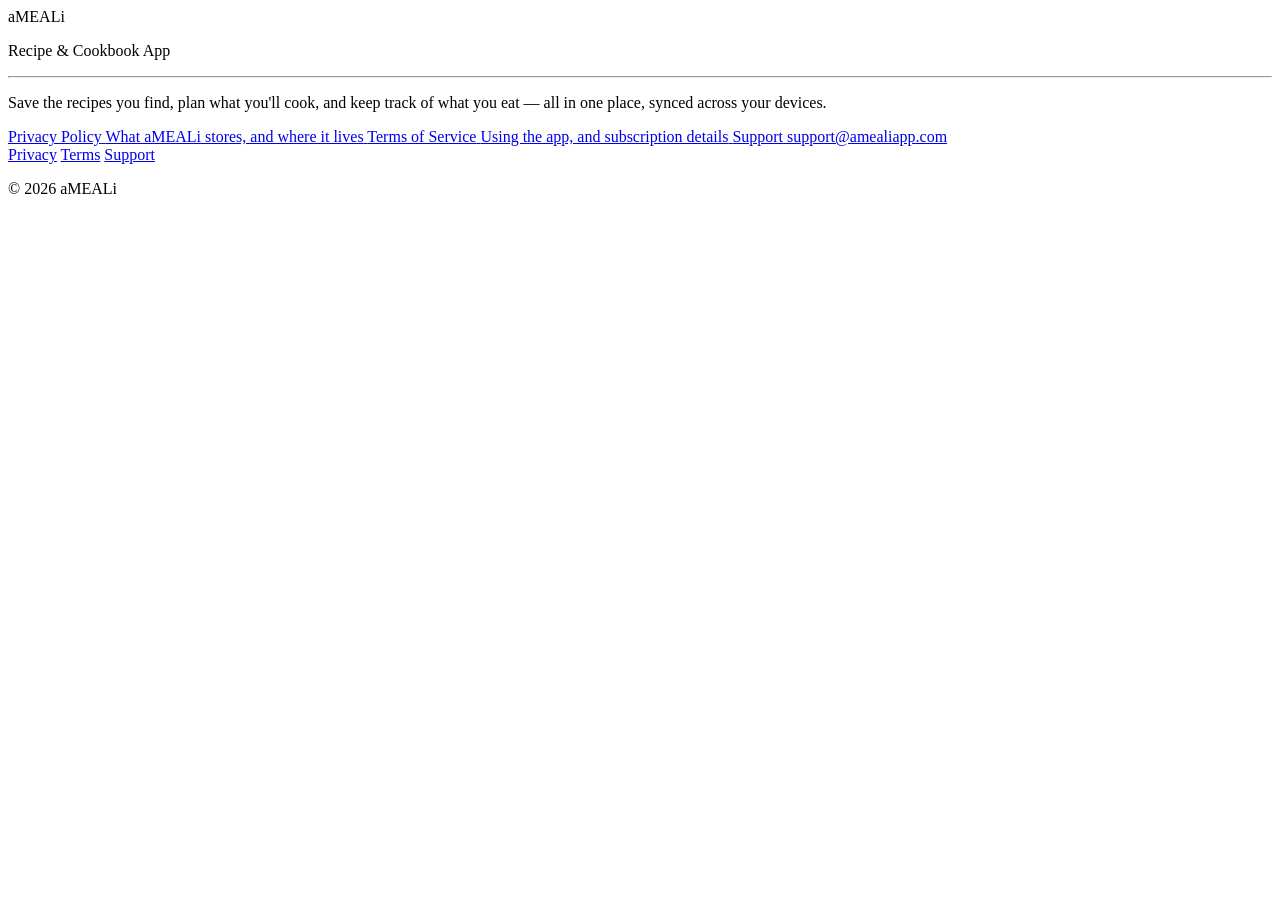
==== index.html @ 42199dca "Change support email address to studio.dg.apps@gmail.com Updated support email address in the contac" ====
<!DOCTYPE html>
<html lang="en">
<head>
<meta charset="utf-8">
<meta name="viewport" content="width=device-width, initial-scale=1">
<title>aMEALi — Recipe &amp; Cookbook App</title>
<meta name="description" content="aMEALi saves the recipes you find, plans what you'll cook, and tracks what you eat.">
<link rel="stylesheet" href="style.css">
</head>
<body>

<header class="masthead">
  <div class="wrap">
    <span class="wordmark"><span class="ai">a</span>MEAL<span class="ai">i</span></span>
    <p class="tagline">Recipe &amp; Cookbook App</p>
    <hr class="rule">
  </div>
</header>

<main class="wrap">
  <p class="lede">
    Save the recipes you find, plan what you'll cook, and keep track of what you eat —
    all in one place, synced across your devices.
  </p>

  <nav class="links" aria-label="Site">
    <a class="link-card" href="privacy.html">
      <span class="label">Privacy Policy</span>
      <span class="desc">What aMEALi stores, and where it lives</span>
    </a>
    <a class="link-card" href="terms.html">
      <span class="label">Terms of Service</span>
      <span class="desc">Using the app, and subscription details</span>
    </a>
    <a class="link-card" href="mailto:studio.dg.apps@gmail.com">
      <span class="label">Support</span>
      <span class="desc">support@amealiapp.com</span>
    </a>
  </nav>
</main>

<footer class="footer">
  <div class="wrap">
    <nav>
      <a href="privacy.html">Privacy</a>
      <a href="terms.html">Terms</a>
      <a href="mailto:support@amealiapp.com">Support</a>
    </nav>
    <p>© 2026 aMEALi</p>
  </div>
</footer>

</body>
</html>
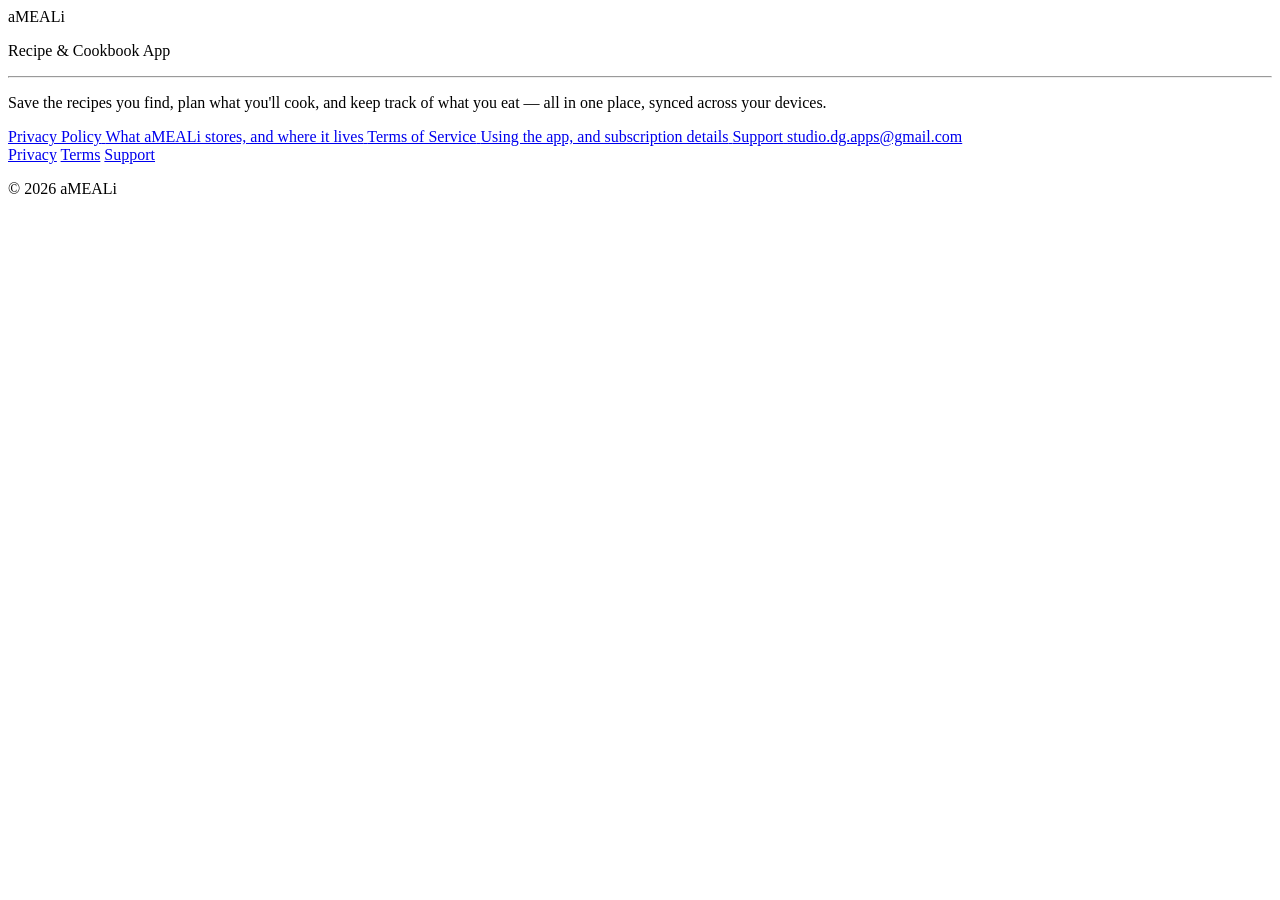
==== commit 4b2bb252: "Update support email address in index.html" ====
--- a/index.html
+++ b/index.html
@@ -34,7 +34,7 @@
     </a>
     <a class="link-card" href="mailto:studio.dg.apps@gmail.com">
       <span class="label">Support</span>
-      <span class="desc">support@amealiapp.com</span>
+      <span class="desc">studio.dg.apps@gmail.com</span>
     </a>
   </nav>
 </main>
@@ -44,7 +44,7 @@
     <nav>
       <a href="privacy.html">Privacy</a>
       <a href="terms.html">Terms</a>
-      <a href="mailto:support@amealiapp.com">Support</a>
+      <a href="mailto:studio.dg.apps@gmail.com">Support</a>
     </nav>
     <p>© 2026 aMEALi</p>
   </div>
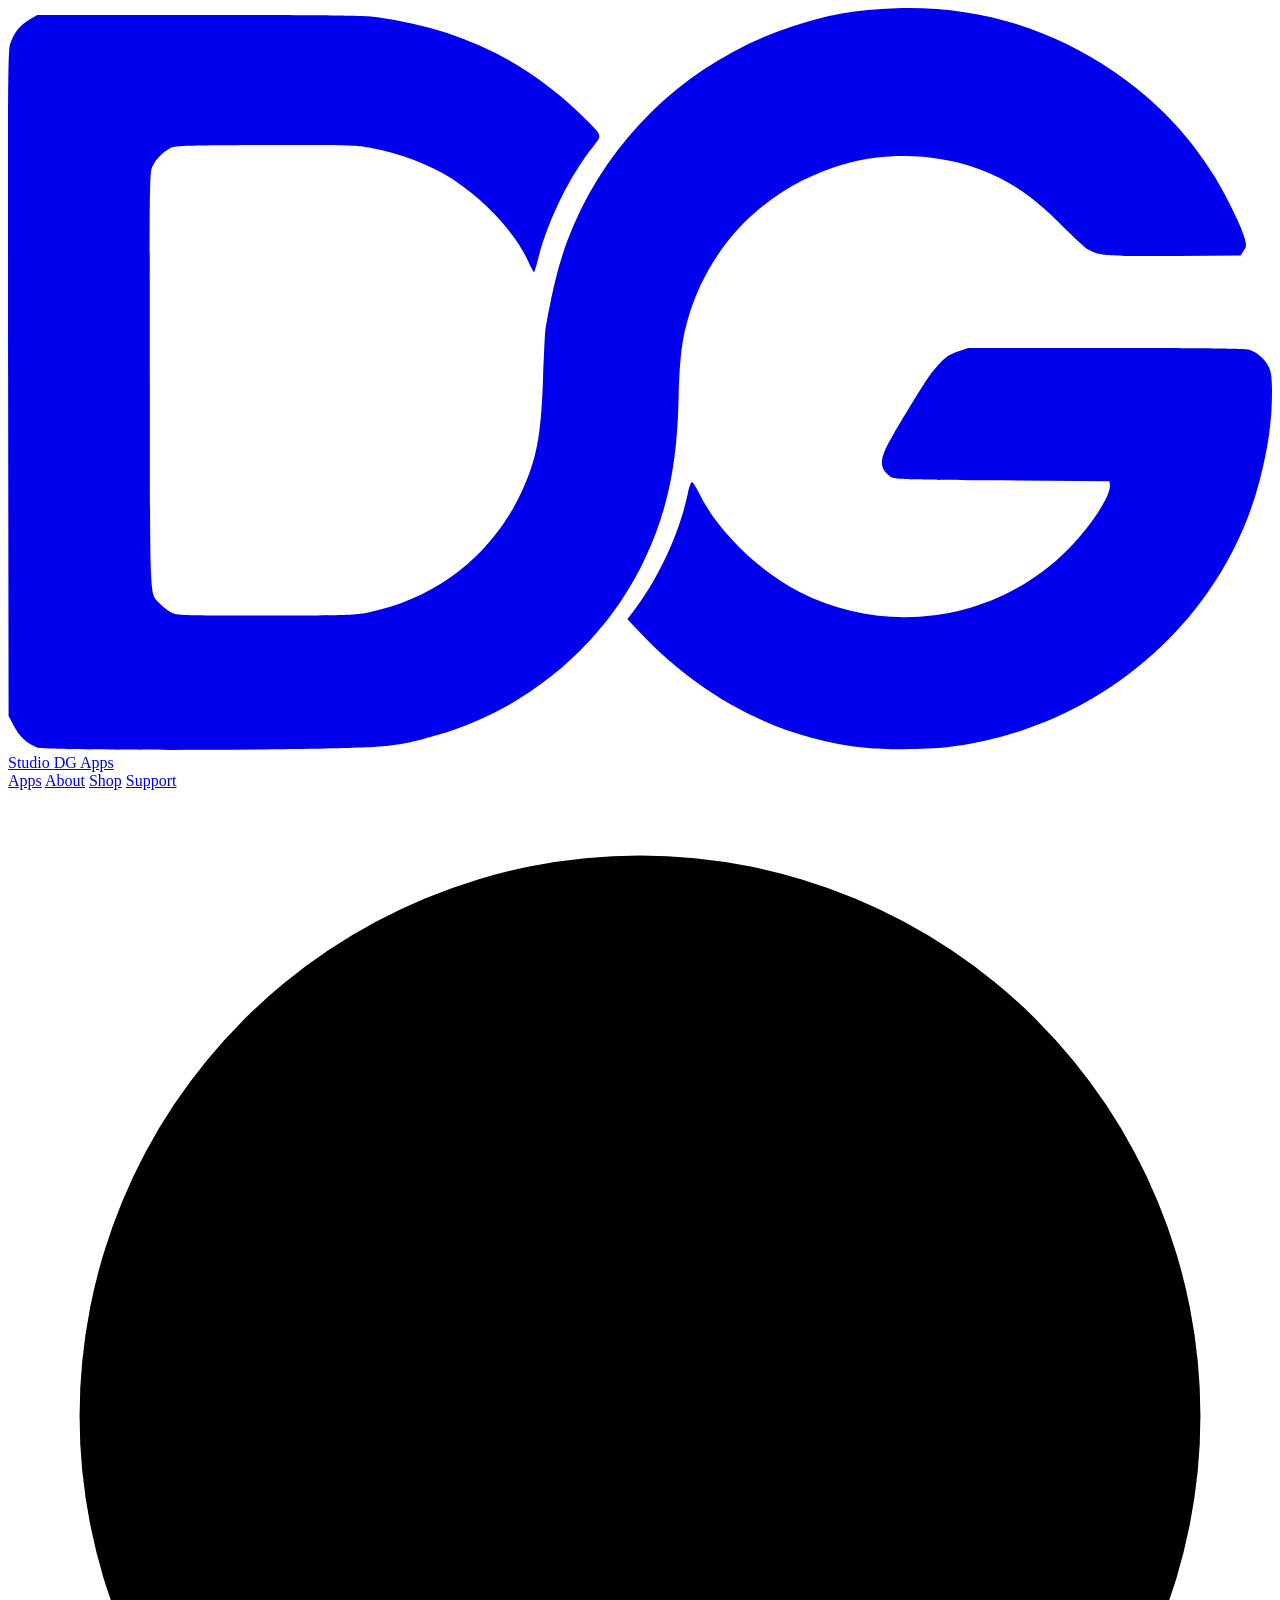
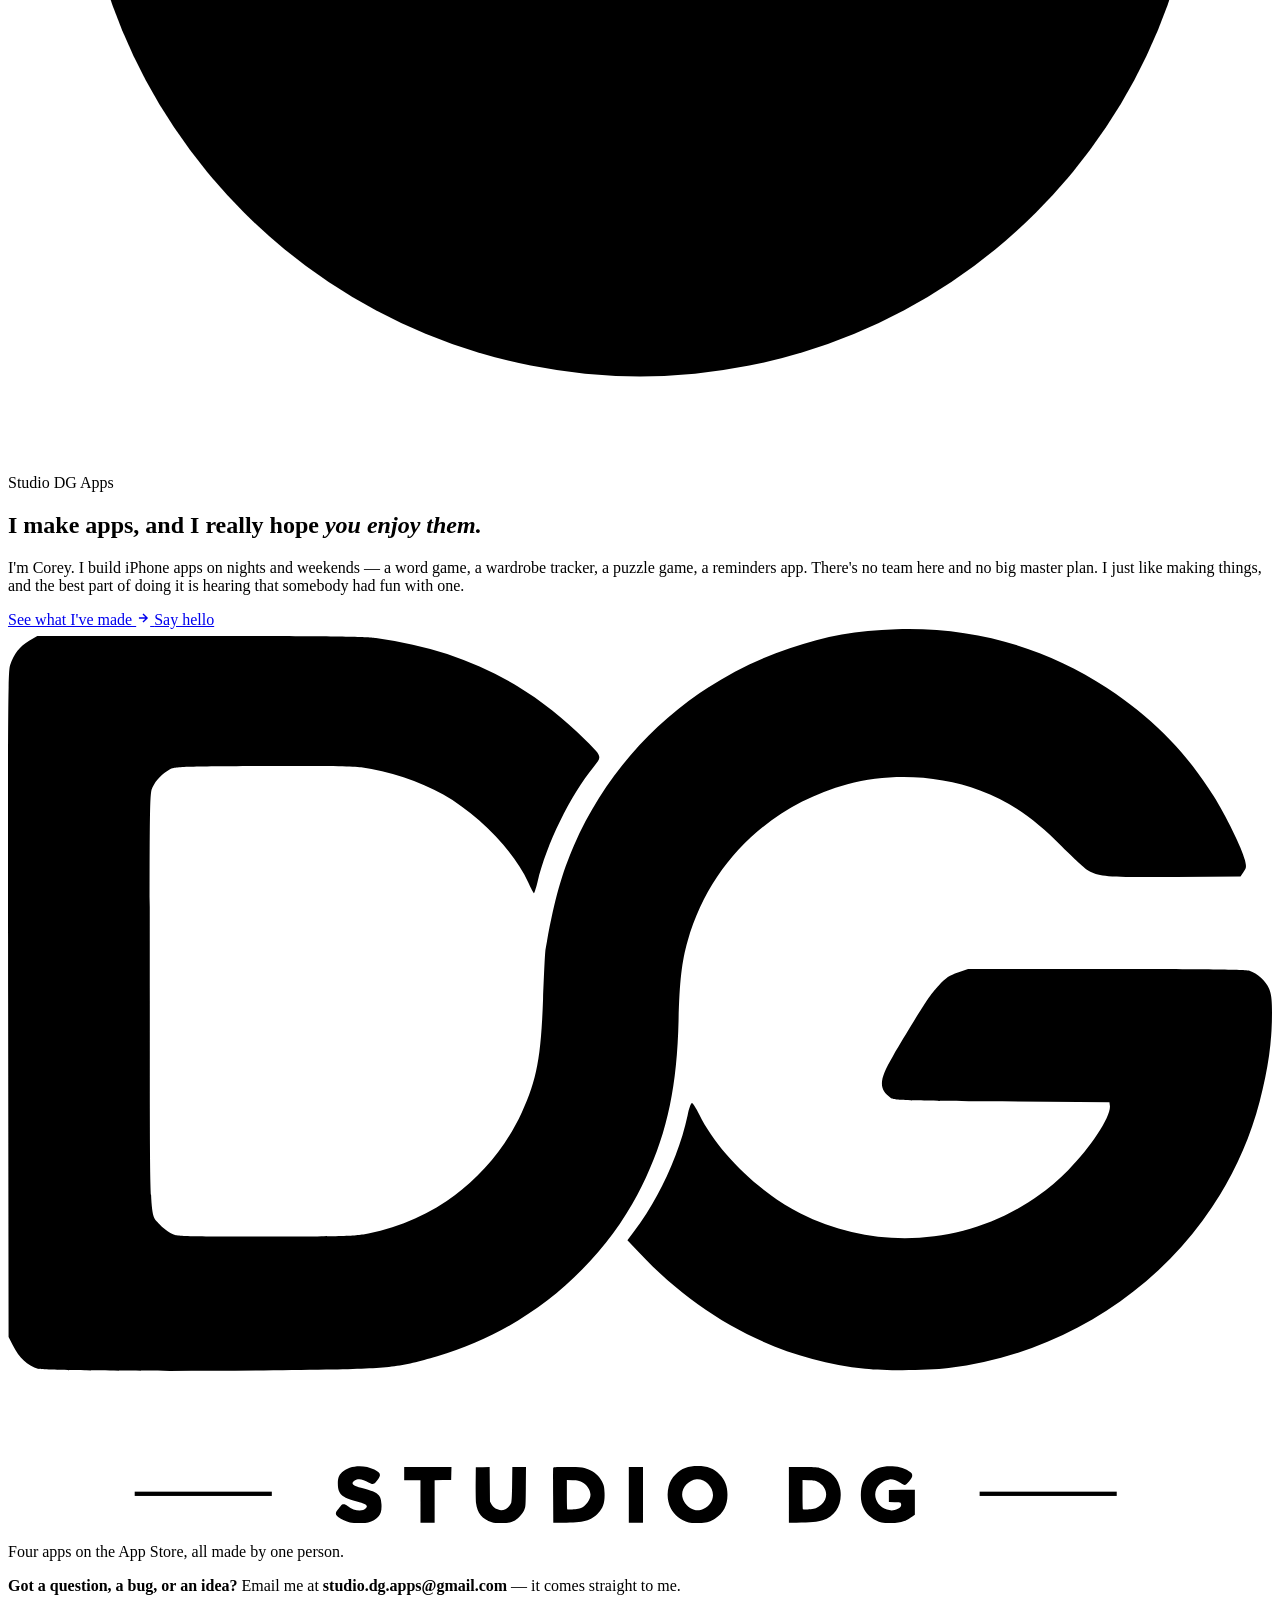
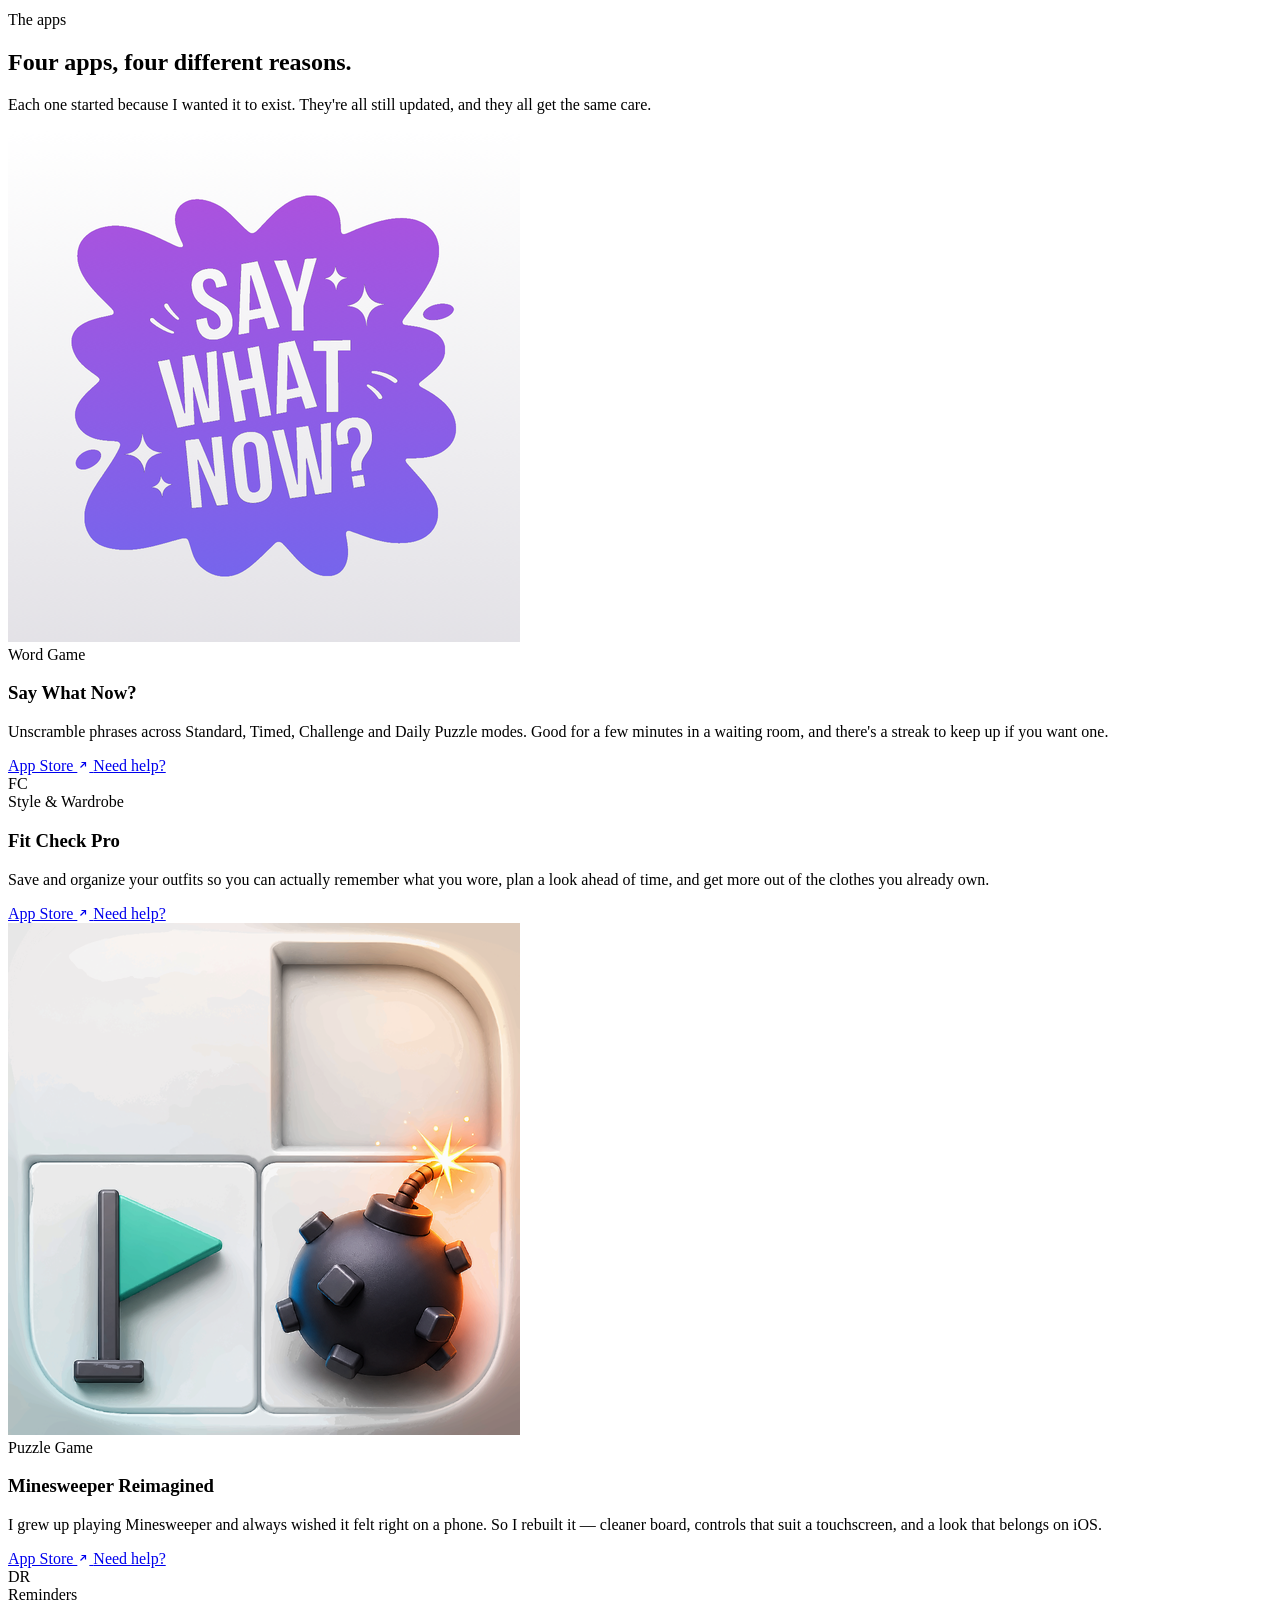
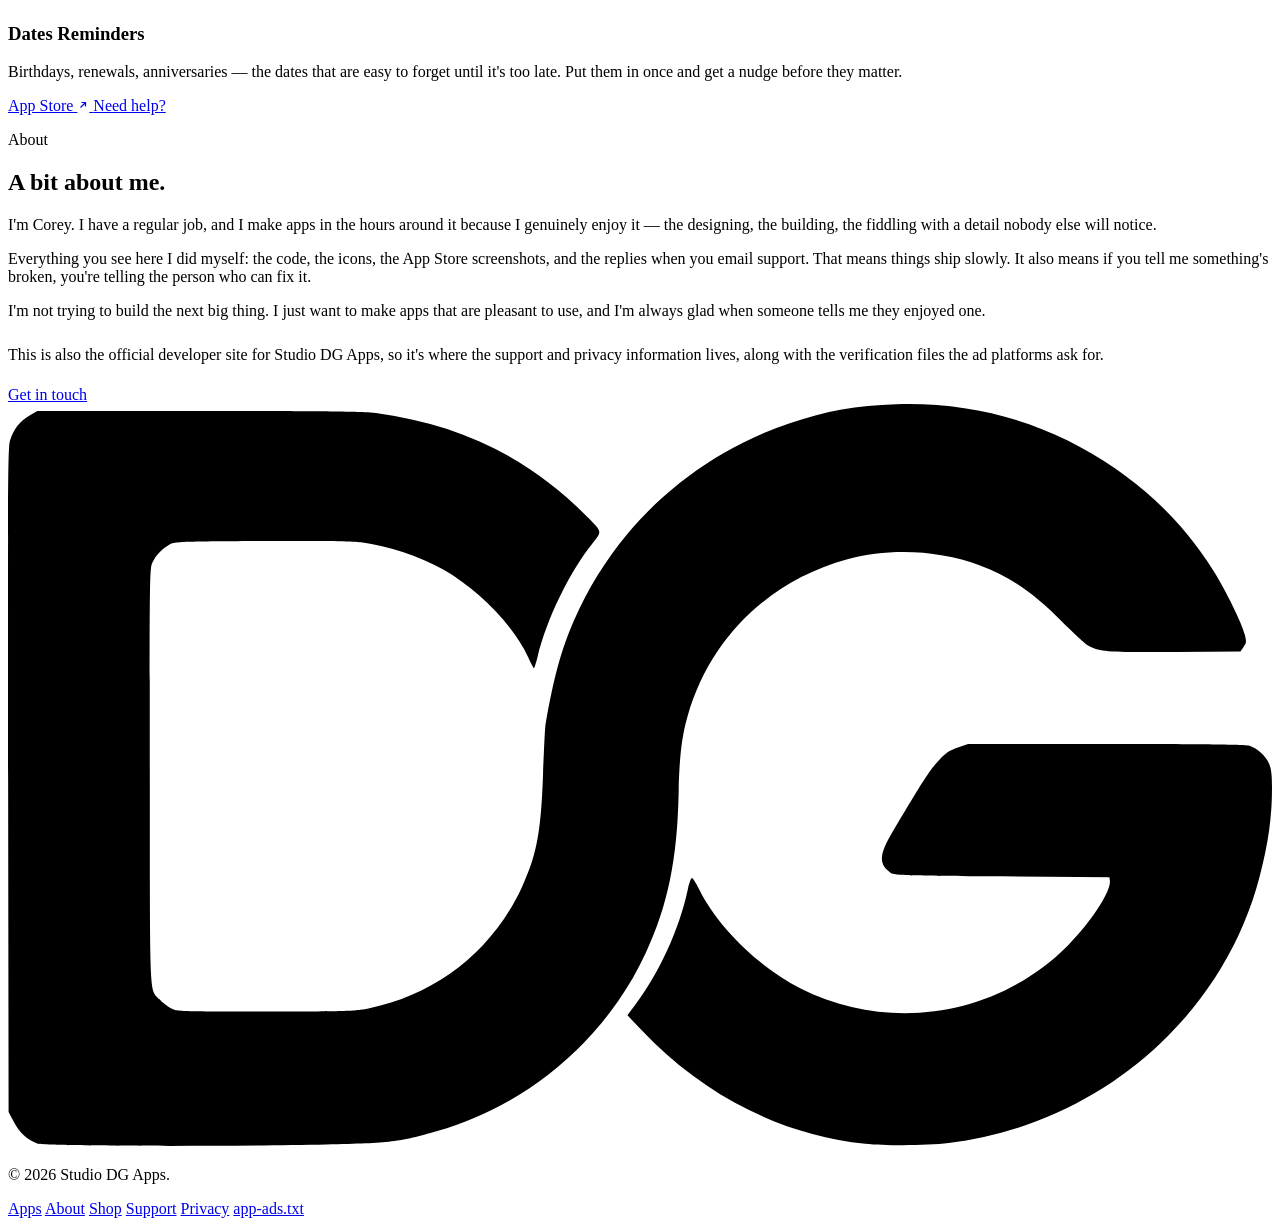
==== commit 4315d488: "Revamp index.html for Studio DG Apps branding Updated the index.html file to reflect new branding an" ====
--- a/index.html
+++ b/index.html
@@ -1,54 +1,261 @@
-<!DOCTYPE html>
+<!doctype html>
 <html lang="en">
 <head>
-<meta charset="utf-8">
-<meta name="viewport" content="width=device-width, initial-scale=1">
-<title>aMEALi — Recipe &amp; Cookbook App</title>
-<meta name="description" content="aMEALi saves the recipes you find, plans what you'll cook, and tracks what you eat.">
-<link rel="stylesheet" href="style.css">
+  <meta charset="utf-8" />
+  <meta name="viewport" content="width=device-width, initial-scale=1" />
+  <title>Studio DG Apps — iPhone apps made by one person</title>
+  <meta name="description" content="I'm Corey. I make iPhone apps — Say What Now?, Fit Check Pro, Minesweeper Reimagined and Dates Reminders — and I hope you enjoy them." />
+  <link rel="canonical" href="https://dgreen-28.github.io/" />
+
+  <link rel="icon" href="assets/favicon.svg" type="image/svg+xml" />
+  <link rel="icon" href="assets/favicon-32.png" sizes="32x32" />
+  <link rel="apple-touch-icon" href="assets/apple-touch-icon.png" />
+  <meta name="theme-color" content="#D8EAF7" />
+
+  <meta property="og:type" content="website" />
+  <meta property="og:title" content="Studio DG Apps — iPhone apps made by one person" />
+  <meta property="og:description" content="I make iPhone apps, and I hope you enjoy them." />
+  <meta property="og:url" content="https://dgreen-28.github.io/" />
+  <meta property="og:image" content="https://dgreen-28.github.io/assets/og-image.png" />
+  <meta name="twitter:card" content="summary_large_image" />
+
+  <link rel="preconnect" href="https://fonts.googleapis.com" />
+  <link rel="preconnect" href="https://fonts.gstatic.com" crossorigin />
+  <link href="https://fonts.googleapis.com/css2?family=Poppins:wght@500;600;700&family=Inter:wght@400;500;600&display=swap" rel="stylesheet" />
+  <link rel="stylesheet" href="styles.css" />
+
+  <script type="application/ld+json">
+  {"@context":"https://schema.org","@type":"Organization","name":"Studio DG Apps",
+   "url":"https://dgreen-28.github.io/","logo":"https://dgreen-28.github.io/assets/icon-512.png"}
+  </script>
 </head>
 <body>
 
-<header class="masthead">
-  <div class="wrap">
-    <span class="wordmark"><span class="ai">a</span>MEAL<span class="ai">i</span></span>
-    <p class="tagline">Recipe &amp; Cookbook App</p>
-    <hr class="rule">
-  </div>
-</header>
-
-<main class="wrap">
-  <p class="lede">
-    Save the recipes you find, plan what you'll cook, and keep track of what you eat —
-    all in one place, synced across your devices.
-  </p>
-
-  <nav class="links" aria-label="Site">
-    <a class="link-card" href="privacy.html">
-      <span class="label">Privacy Policy</span>
-      <span class="desc">What aMEALi stores, and where it lives</span>
-    </a>
-    <a class="link-card" href="terms.html">
-      <span class="label">Terms of Service</span>
-      <span class="desc">Using the app, and subscription details</span>
-    </a>
-    <a class="link-card" href="mailto:studio.dg.apps@gmail.com">
-      <span class="label">Support</span>
-      <span class="desc">studio.dg.apps@gmail.com</span>
-    </a>
-  </nav>
-</main>
-
-<footer class="footer">
-  <div class="wrap">
-    <nav>
-      <a href="privacy.html">Privacy</a>
-      <a href="terms.html">Terms</a>
-      <a href="mailto:studio.dg.apps@gmail.com">Support</a>
+  <svg width="0" height="0" style="position:absolute" aria-hidden="true"><symbol id="dg" viewBox="0 0 2351 1380"><path d="M56.8169 1376.22C34.8916 1368.79 21.651 1356.64 8.69514 1331.52L1.07824 1316.66L0.224039 698.907C-0.345449 144.531 -0.0606899 79.95 3.85454 67.4988C10.6172 46.7219 22.1493 31.9456 39.3052 21.8946L54.4678 12.9688H355.371C589.36 12.9688 662.468 13.8689 684.393 16.7942C843.28 38.9962 965.009 98.2517 1074.42 206.712C1105.1 236.94 1105.1 236.64 1089.87 255.616C1045.45 310.146 1001.88 399.33 985.012 470.136C982.164 481.687 979.103 491.438 978.249 491.438C977.395 491.438 972.626 482.287 967.287 470.661C941.161 413.206 875.314 345.325 809.538 307.971C765.688 283.369 707.173 263.792 656.844 257.266C639.688 255.166 577.828 254.266 470.693 254.866C320.561 255.766 309.812 256.066 300.558 261.392C286.748 269.118 275.5 280.669 269.094 294.02C263.47 305.271 263.47 310.896 263.755 690.732C264.324 1114.75 263.185 1086.62 281.765 1107.02C286.819 1112.65 295.86 1119.77 301.982 1123.3C313.229 1129.82 314.368 1129.82 477.74 1129.82C626.804 1129.82 644.743 1129.22 670.37 1124.2C796.938 1099.29 902.08 1016.04 955.826 898.726C983.659 838.27 991.276 796.492 995.191 688.031C996.9 642.727 998.822 601.548 999.676 596.448C1015.69 506.065 1028.93 457.76 1052.85 402.405C1128.24 229.364 1273.6 96.3015 1454.13 35.6209C1522.18 12.5187 1577.85 2.76786 1652.1 0.36764C1800.59 -4.3578 1939.76 36.521 2059.57 120.079C2136.3 173.709 2192.83 232.364 2242.09 309.996C2265.15 346.75 2295.26 407.805 2300.6 429.707C2303.66 442.759 2303.45 444.559 2298.04 451.91L2292.41 460.235L2171.75 461.135C2046.33 462.035 2031.16 461.135 2009.81 449.584C2004.18 446.359 1981.97 426.182 1960.62 404.88C1907.73 351.55 1864.73 321.922 1807.92 300.32C1732.25 271.593 1640.35 267.167 1561.33 288.769C1414.55 329.048 1305.42 436.008 1264.13 580.321C1253.17 618.575 1248.97 655.253 1247.26 727.56C1244.41 848.771 1227.04 932.629 1186.54 1020.31C1113.15 1180 969.422 1303.01 798.504 1352.44C727.674 1372.92 712.44 1374.95 591.851 1377.35C407.123 1381.47 70.7694 1380.57 56.9593 1376.15L56.8169 1376.22Z"/><path d="M1594.43 1376.15C1435.26 1358.97 1289.62 1283.96 1172.87 1158.93L1152.08 1136.72L1163.9 1121.05C1210.31 1060.29 1248.54 977.033 1263.99 904.726C1266.55 891.975 1270.18 881.625 1272.18 881.625C1273.88 881.625 1280.08 891.375 1285.7 903.226C1319.73 972.533 1397.04 1048.14 1473.28 1086.62C1640.28 1170.78 1841.38 1138.45 1971.86 1006.59C2015.43 962.407 2052.02 905.852 2049.46 886.575L2048.6 880.049L1848.93 878.549C1664.2 877.049 1648.39 876.749 1641.42 871.724C1618.92 856.347 1620.06 837.67 1645.62 794.991C1705.48 694.857 1715.1 680.006 1730.83 663.429C1744.92 648.578 1751.04 644.452 1766.85 639.127L1785.71 632.601H2042.19C2225.85 632.601 2301.17 633.501 2309.07 635.827C2323.66 640.552 2339.47 654.803 2345.66 669.28C2349.58 678.731 2351 688.857 2351 713.984C2351 768.814 2344.24 817.118 2327.94 879.299C2259.6 1141.82 2027.6 1340.67 1749.48 1374.72C1711.54 1379.45 1633.59 1380.05 1594.51 1375.92L1594.43 1376.15Z"/></symbol><symbol id="dg-lockup" viewBox="200 340 885 626"><g transform="translate(200.0,340.0) scale(0.37643556)"><path d="M56.8169 1376.22C34.8916 1368.79 21.651 1356.64 8.69514 1331.52L1.07824 1316.66L0.224039 698.907C-0.345449 144.531 -0.0606899 79.95 3.85454 67.4988C10.6172 46.7219 22.1493 31.9456 39.3052 21.8946L54.4678 12.9688H355.371C589.36 12.9688 662.468 13.8689 684.393 16.7942C843.28 38.9962 965.009 98.2517 1074.42 206.712C1105.1 236.94 1105.1 236.64 1089.87 255.616C1045.45 310.146 1001.88 399.33 985.012 470.136C982.164 481.687 979.103 491.438 978.249 491.438C977.395 491.438 972.626 482.287 967.287 470.661C941.161 413.206 875.314 345.325 809.538 307.971C765.688 283.369 707.173 263.792 656.844 257.266C639.688 255.166 577.828 254.266 470.693 254.866C320.561 255.766 309.812 256.066 300.558 261.392C286.748 269.118 275.5 280.669 269.094 294.02C263.47 305.271 263.47 310.896 263.755 690.732C264.324 1114.75 263.185 1086.62 281.765 1107.02C286.819 1112.65 295.86 1119.77 301.982 1123.3C313.229 1129.82 314.368 1129.82 477.74 1129.82C626.804 1129.82 644.743 1129.22 670.37 1124.2C796.938 1099.29 902.08 1016.04 955.826 898.726C983.659 838.27 991.276 796.492 995.191 688.031C996.9 642.727 998.822 601.548 999.676 596.448C1015.69 506.065 1028.93 457.76 1052.85 402.405C1128.24 229.364 1273.6 96.3015 1454.13 35.6209C1522.18 12.5187 1577.85 2.76786 1652.1 0.36764C1800.59 -4.3578 1939.76 36.521 2059.57 120.079C2136.3 173.709 2192.83 232.364 2242.09 309.996C2265.15 346.75 2295.26 407.805 2300.6 429.707C2303.66 442.759 2303.45 444.559 2298.04 451.91L2292.41 460.235L2171.75 461.135C2046.33 462.035 2031.16 461.135 2009.81 449.584C2004.18 446.359 1981.97 426.182 1960.62 404.88C1907.73 351.55 1864.73 321.922 1807.92 300.32C1732.25 271.593 1640.35 267.167 1561.33 288.769C1414.55 329.048 1305.42 436.008 1264.13 580.321C1253.17 618.575 1248.97 655.253 1247.26 727.56C1244.41 848.771 1227.04 932.629 1186.54 1020.31C1113.15 1180 969.422 1303.01 798.504 1352.44C727.674 1372.92 712.44 1374.95 591.851 1377.35C407.123 1381.47 70.7694 1380.57 56.9593 1376.15L56.8169 1376.22Z"/><path d="M1594.43 1376.15C1435.26 1358.97 1289.62 1283.96 1172.87 1158.93L1152.08 1136.72L1163.9 1121.05C1210.31 1060.29 1248.54 977.033 1263.99 904.726C1266.55 891.975 1270.18 881.625 1272.18 881.625C1273.88 881.625 1280.08 891.375 1285.7 903.226C1319.73 972.533 1397.04 1048.14 1473.28 1086.62C1640.28 1170.78 1841.38 1138.45 1971.86 1006.59C2015.43 962.407 2052.02 905.852 2049.46 886.575L2048.6 880.049L1848.93 878.549C1664.2 877.049 1648.39 876.749 1641.42 871.724C1618.92 856.347 1620.06 837.67 1645.62 794.991C1705.48 694.857 1715.1 680.006 1730.83 663.429C1744.92 648.578 1751.04 644.452 1766.85 639.127L1785.71 632.601H2042.19C2225.85 632.601 2301.17 633.501 2309.07 635.827C2323.66 640.552 2339.47 654.803 2345.66 669.28C2349.58 678.731 2351 688.857 2351 713.984C2351 768.814 2344.24 817.118 2327.94 879.299C2259.6 1141.82 2027.6 1340.67 1749.48 1374.72C1711.54 1379.45 1633.59 1380.05 1594.51 1375.92L1594.43 1376.15Z"/></g><g transform="translate(392.500,665.535) scale(0.93023256)"><path d="M50.41 322.50 c-2.73 -0.67 -6.52 -2.41 -8.85 -4.07 -2.29 -1.70 -2.29 -3.20 -0.04 -5.81 0.87 -1.03 1.86 -2.25 2.21 -2.77 0.91 -1.42 3.08 -1.30 4.94 0.24 4.54 3.75 11.10 4.58 13.71 1.82 1.98 -2.09 0.43 -3.32 -6.68 -5.17 -11.42 -3 -14.38 -5.81 -14.38 -13.43 0 -4.19 0.75 -6.32 3.12 -8.61 5.29 -5.17 16.35 -6.08 24.33 -2.01 4.98 2.49 5.37 3.99 2.25 8.10 -1.86 2.45 -2.21 2.73 -3.44 2.73 -0.83 0 -2.09 -0.47 -3.16 -1.15 -2.21 -1.42 -5.14 -2.41 -6.99 -2.41 -2.84 0 -5.69 2.09 -4.86 3.59 0.59 1.15 2.09 1.74 8.37 3.48 10.94 3 12.92 4.82 13.23 11.97 0.20 4.50 -0.43 6.91 -2.45 9.24 -1.54 1.82 -4.58 3.59 -7.51 4.35 -2.65 0.71 -10.78 0.67 -13.83 -0.08z M157.22 322.39 c-7.27 -2.33 -11.02 -6.95 -11.89 -14.50 -0.20 -1.94 -0.32 -8.77 -0.28 -15.17 l0.12 -11.65 5.21 -0.12 5.21 -0.12 0.12 13 0.12 12.96 0.99 1.94 c2.01 3.87 6.95 5.65 10.63 3.79 1.90 -0.99 3.79 -3.16 4.42 -5.06 0.32 -1.03 0.55 -5.65 0.63 -14.02 l0.16 -12.56 5.14 0 5.14 0 -0.12 14.93 c-0.12 14.73 -0.16 14.93 -1.11 17.22 -1.15 2.84 -4.54 6.64 -7.07 7.94 -3.36 1.66 -5.81 2.17 -10.67 2.13 -3.28 0 -5.21 -0.20 -6.76 -0.71z M305.40 322.54 c-5.93 -1.66 -11.14 -5.81 -13.59 -10.86 -2.41 -4.90 -2.92 -10.67 -1.46 -16.31 0.95 -3.83 2.33 -6.16 5.33 -9.16 4.23 -4.23 9.36 -6.12 16.51 -6.12 7.35 0 11.97 1.78 16.47 6.32 4.07 4.11 5.93 8.85 5.93 15.33 0 8.10 -3.04 13.87 -9.48 18.01 -3.95 2.57 -6.04 3.12 -12.25 3.28 -3.83 0.08 -5.93 -0.08 -7.47 -0.47z m11.30 -10.27 c4.07 -1.86 6.91 -6 6.99 -10.27 0.12 -6.44 -6.24 -12.56 -12.40 -11.97 -5.65 0.55 -10.74 5.93 -10.82 11.38 -0.04 3.83 2.49 8.10 6 10.15 3.79 2.25 6.48 2.41 10.23 0.71z M450.57 322.50 c-5.37 -1.30 -10.74 -5.33 -13.19 -9.95 -1.78 -3.36 -2.45 -6.32 -2.41 -10.94 0.04 -6.99 1.90 -11.65 6.36 -15.80 4.54 -4.23 10.03 -5.96 17.46 -5.61 5.53 0.28 9.88 1.74 13.59 4.54 1.03 0.79 1.26 1.22 1.26 2.53 0 1.30 -0.36 1.98 -2.25 4.27 -2.73 3.28 -3.52 3.44 -6.40 1.34 -2.80 -1.98 -6.08 -3.08 -8.49 -2.77 -4.15 0.47 -8.06 3.40 -9.84 7.31 -2.69 5.93 1.11 13.35 7.94 15.45 3.12 0.99 5.21 0.83 8.26 -0.63 2.13 -1.03 2.84 -2.33 2.29 -4.07 -0.24 -0.75 -0.63 -0.83 -4.66 -0.91 l-4.42 -0.12 0 -4.54 0 -4.54 9.80 -0.12 9.76 -0.08 0 9.44 0 9.48 -2.13 1.50 c-3.52 2.45 -4.62 3 -8.14 3.91 -3.99 1.07 -11.10 1.22 -14.77 0.32z M103.50 306.74 l0 -16 -6.12 0 -6.12 0 0 -4.94 0 -4.94 17.78 0 17.82 0 -0.12 4.86 -0.12 4.82 -6.20 0.12 -6.24 0.12 0 15.96 0 16 -5.33 0 -5.33 0 0 -16z M203.36 302.52 c-0.08 -11.14 -0.04 -20.58 0.04 -20.94 0.12 -0.67 0.91 -0.71 10.07 -0.71 11.30 0 13.79 0.36 18.25 2.57 3.83 1.86 7.51 5.73 9.05 9.52 0.95 2.29 1.15 3.44 1.30 7.27 0.28 7.23 -0.95 11.26 -4.70 15.21 -5.53 5.85 -10.86 7.31 -26.70 7.31 l-7.19 0 -0.12 -20.23z m20.42 9.32 c3.95 -1.38 7.70 -6.36 7.70 -10.23 0 -3.59 -2.84 -7.70 -6.64 -9.56 -1.98 -0.95 -2.80 -1.11 -6.68 -1.26 l-4.46 -0.12 0 10.82 c0 5.96 0.12 10.98 0.32 11.14 0.47 0.55 7.66 -0.04 9.76 -0.79z M260.33 301.80 l0 -20.94 5.33 0 5.33 0 0 20.94 0 20.94 -5.33 0 -5.33 0 0 -20.94z M380.81 301.80 l0 -20.94 10.19 0 c7.43 0 10.90 0.16 12.92 0.59 8.61 1.82 14.50 8.14 15.68 16.87 1.42 10.63 -3.67 19.28 -13.35 22.64 -3.48 1.22 -9.20 1.70 -19.79 1.74 l-5.65 0.04 0 -20.94z m20.27 10.03 c2.57 -0.87 5.89 -3.95 6.99 -6.52 2.17 -5.14 -0.20 -10.71 -5.77 -13.43 -1.62 -0.79 -2.65 -0.95 -6.56 -1.07 l-4.66 -0.16 0 10.82 c0 5.96 0.12 10.98 0.32 11.18 0.47 0.47 7.62 -0.12 9.68 -0.83z"/></g><rect x="288.71" y="944" width="96" height="3"/><rect x="880.29" y="944" width="96" height="3"/></symbol></svg>
+
+  <header class="site-header">
+    <nav class="nav" aria-label="Main">
+      <a class="brand" href="index.html">
+        <svg viewBox="0 0 2351 1380" fill="currentColor" aria-hidden="true"><use href="#dg" /></svg>
+        <span class="brand-text">
+          <span class="brand-name">Studio DG</span>
+          <span class="brand-sub">Apps</span>
+        </span>
+      </a>
+      <div class="nav-links">
+        <a href="#apps">Apps</a>
+        <a href="#about">About</a>
+        <a href="shop.html">Shop</a>
+        <a href="support.html">Support</a>
+      </div>
     </nav>
-    <p>© 2026 aMEALi</p>
-  </div>
-</footer>
-
+  </header>
+
+  <main>
+
+    <section class="hero sheet">
+      <svg class="sheet-rings" viewBox="0 0 1254 1254" aria-hidden="true">
+        <circle cx="627" cy="621" r="556" />
+        <circle cx="627" cy="621" r="518" />
+        <circle cx="627" cy="621" r="370" />
+        <line x1="0" y1="0" x2="1254" y2="1254" />
+        <line x1="1254" y1="0" x2="0" y2="1254" />
+      </svg>
+
+      <div class="wrap hero-grid">
+        <div>
+          <p class="eyebrow">Studio DG Apps</p>
+          <h1>I make apps, and I really hope <em>you enjoy them.</em></h1>
+          <p class="lead">
+            I'm Corey. I build iPhone apps on nights and weekends — a word game,
+            a wardrobe tracker, a puzzle game, a reminders app. There's no team
+            here and no big master plan. I just like making things, and the best
+            part of doing it is hearing that somebody had fun with one.
+          </p>
+          <div class="actions">
+            <a class="button primary" href="#apps">
+              See what I've made
+              <svg width="14" height="14" viewBox="0 0 24 24" fill="none" stroke="currentColor" stroke-width="2.4" aria-hidden="true"><path d="M5 12h13M12 5l7 7-7 7"/></svg>
+            </a>
+            <a class="button secondary" href="support.html">Say hello</a>
+          </div>
+        </div>
+
+        <div class="hero-card">
+          <div class="lockup">
+            <svg viewBox="0 0 885 626" fill="currentColor" role="img" aria-label="Studio DG"><use href="#dg-lockup" width="885" height="626" /></svg>
+          </div>
+          <p class="caption">Four apps on the App&nbsp;Store, all made by one person.</p>
+        </div>
+      </div>
+    </section>
+
+    <section class="band">
+      <div class="band-inner">
+        <p>
+          <strong>Got a question, a bug, or an idea?</strong>
+          Email me at <a href="mailto:studio.dg.apps@gmail.com" style="color:var(--carolina-d);font-weight:600;text-decoration:none">studio.dg.apps@gmail.com</a> — it comes straight to me.
+        </p>
+      </div>
+    </section>
+
+    <section id="apps" class="section sheet">
+      <div class="wrap">
+        <div class="section-heading">
+          <p class="eyebrow">The apps</p>
+          <h2>Four apps, four different reasons.</h2>
+          <p>
+            Each one started because I wanted it to exist. They're all still
+            updated, and they all get the same care.
+          </p>
+        </div>
+
+        <div class="apps">
+
+          <article class="app-card">
+            <div class="app-icon">
+              <img src="assets/app-say-what-now.png" alt="Say What Now? app icon" width="512" height="512" loading="lazy" />
+            </div>
+            <div>
+              <div class="app-topline">Word Game</div>
+              <h3>Say What Now?</h3>
+              <p>
+                Unscramble phrases across Standard, Timed, Challenge and Daily
+                Puzzle modes. Good for a few minutes in a waiting room, and there's
+                a streak to keep up if you want one.
+              </p>
+              <div class="card-actions">
+                <a href="https://apps.apple.com/app/id6740370659" target="_blank" rel="noopener">
+                  App Store
+                  <svg width="12" height="12" viewBox="0 0 24 24" fill="none" stroke="currentColor" stroke-width="2.4" aria-hidden="true"><path d="M7 17 17 7M9 7h8v8"/></svg>
+                </a>
+                <a class="sub" href="support.html">Need help?</a>
+              </div>
+            </div>
+          </article>
+
+          <article class="app-card">
+            <div class="app-icon tile" aria-hidden="true"><span>FC</span></div>
+            <div>
+              <div class="app-topline">Style &amp; Wardrobe</div>
+              <h3>Fit Check Pro</h3>
+              <p>
+                Save and organize your outfits so you can actually remember what
+                you wore, plan a look ahead of time, and get more out of the
+                clothes you already own.
+              </p>
+              <div class="card-actions">
+                <a href="https://apps.apple.com/us/app/fit-check-pro/id6733221964" target="_blank" rel="noopener">
+                  App Store
+                  <svg width="12" height="12" viewBox="0 0 24 24" fill="none" stroke="currentColor" stroke-width="2.4" aria-hidden="true"><path d="M7 17 17 7M9 7h8v8"/></svg>
+                </a>
+                <a class="sub" href="support.html">Need help?</a>
+              </div>
+            </div>
+          </article>
+
+          <article class="app-card">
+            <div class="app-icon">
+              <img src="assets/app-minesweeper.png" alt="Minesweeper Reimagined app icon" width="512" height="512" loading="lazy" />
+            </div>
+            <div>
+              <div class="app-topline">Puzzle Game</div>
+              <h3>Minesweeper Reimagined</h3>
+              <p>
+                I grew up playing Minesweeper and always wished it felt right on a
+                phone. So I rebuilt it — cleaner board, controls that suit a
+                touchscreen, and a look that belongs on iOS.
+              </p>
+              <div class="card-actions">
+                <a href="https://apps.apple.com/us/app/minesweeper-reimagined/id6740152764" target="_blank" rel="noopener">
+                  App Store
+                  <svg width="12" height="12" viewBox="0 0 24 24" fill="none" stroke="currentColor" stroke-width="2.4" aria-hidden="true"><path d="M7 17 17 7M9 7h8v8"/></svg>
+                </a>
+                <a class="sub" href="support.html">Need help?</a>
+              </div>
+            </div>
+          </article>
+
+          <article class="app-card">
+            <div class="app-icon tile" aria-hidden="true"><span>DR</span></div>
+            <div>
+              <div class="app-topline">Reminders</div>
+              <h3>Dates Reminders</h3>
+              <p>
+                Birthdays, renewals, anniversaries — the dates that are easy to
+                forget until it's too late. Put them in once and get a nudge
+                before they matter.
+              </p>
+              <div class="card-actions">
+                <a href="https://apps.apple.com/us/app/dates-reminders/id6698850287" target="_blank" rel="noopener">
+                  App Store
+                  <svg width="12" height="12" viewBox="0 0 24 24" fill="none" stroke="currentColor" stroke-width="2.4" aria-hidden="true"><path d="M7 17 17 7M9 7h8v8"/></svg>
+                </a>
+                <a class="sub" href="support.html">Need help?</a>
+              </div>
+            </div>
+          </article>
+
+        </div>
+      </div>
+    </section>
+
+    <section id="about" class="about">
+      <div class="wrap section about-grid">
+        <div>
+          <p class="eyebrow">About</p>
+          <h2>A bit about me.</h2>
+          <p>
+            I'm Corey. I have a regular job, and I make apps in the hours around
+            it because I genuinely enjoy it — the designing, the building, the
+            fiddling with a detail nobody else will notice.
+          </p>
+          <p>
+            Everything you see here I did myself: the code, the icons, the App
+            Store screenshots, and the replies when you email support. That means
+            things ship slowly. It also means if you tell me something's broken,
+            you're telling the person who can fix it.
+          </p>
+        </div>
+        <div>
+          <p class="note">
+            I'm not trying to build the next big thing. I just want to make apps
+            that are pleasant to use, and I'm always glad when someone tells me
+            they enjoyed one.
+          </p>
+          <p style="margin-top:26px">
+            This is also the official developer site for Studio DG Apps, so it's
+            where the support and privacy information lives, along with the
+            verification files the ad platforms ask for.
+          </p>
+          <div class="actions" style="margin-top:22px">
+            <a class="button secondary" href="support.html">Get in touch</a>
+          </div>
+        </div>
+      </div>
+    </section>
+
+  </main>
+
+  <footer class="footer">
+    <div class="footer-inner">
+      <div class="footer-brand">
+        <svg viewBox="0 0 2351 1380" fill="currentColor" aria-hidden="true"><use href="#dg" /></svg>
+        <p>&copy; <span id="year"></span> Studio DG Apps.</p>
+      </div>
+      <div class="footer-links">
+        <a href="#apps">Apps</a>
+        <a href="#about">About</a>
+        <a href="shop.html">Shop</a>
+        <a href="support.html">Support</a>
+        <a href="privacy.html">Privacy</a>
+        <a href="app-ads.txt">app-ads.txt</a>
+      </div>
+    </div>
+  </footer>
+
+  <script>
+    document.getElementById('year').textContent = new Date().getFullYear();
+  </script>
 </body>
 </html>
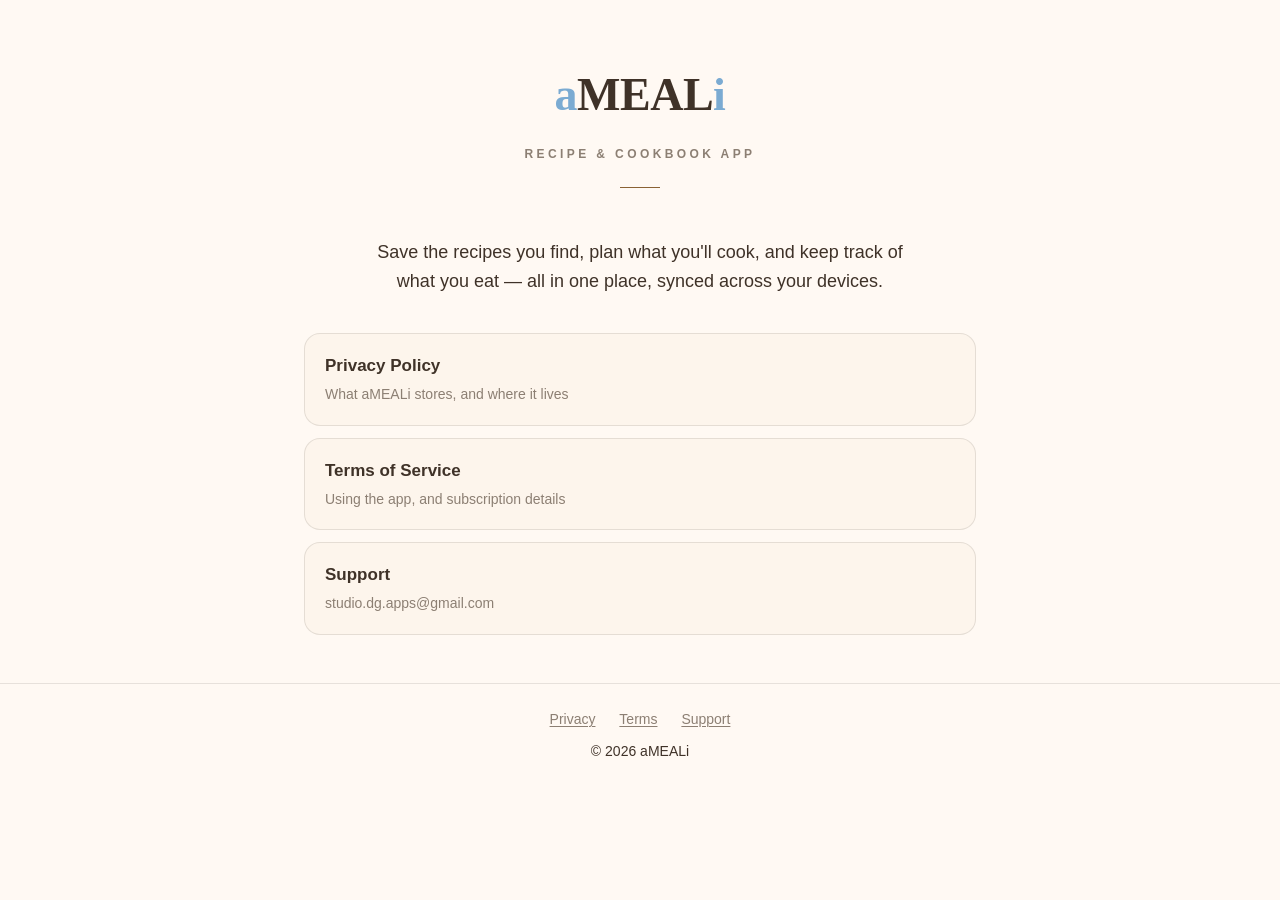
==== commit b0ab23c9: "Revise index.html for aMEALi app launch Updated the HTML structure and content for the aMEALi app pa" ====
--- a/index.html
+++ b/index.html
@@ -1,261 +1,54 @@
-<!doctype html>
+<!DOCTYPE html>
 <html lang="en">
 <head>
-  <meta charset="utf-8" />
-  <meta name="viewport" content="width=device-width, initial-scale=1" />
-  <title>Studio DG Apps — iPhone apps made by one person</title>
-  <meta name="description" content="I'm Corey. I make iPhone apps — Say What Now?, Fit Check Pro, Minesweeper Reimagined and Dates Reminders — and I hope you enjoy them." />
-  <link rel="canonical" href="https://dgreen-28.github.io/" />
-
-  <link rel="icon" href="assets/favicon.svg" type="image/svg+xml" />
-  <link rel="icon" href="assets/favicon-32.png" sizes="32x32" />
-  <link rel="apple-touch-icon" href="assets/apple-touch-icon.png" />
-  <meta name="theme-color" content="#D8EAF7" />
-
-  <meta property="og:type" content="website" />
-  <meta property="og:title" content="Studio DG Apps — iPhone apps made by one person" />
-  <meta property="og:description" content="I make iPhone apps, and I hope you enjoy them." />
-  <meta property="og:url" content="https://dgreen-28.github.io/" />
-  <meta property="og:image" content="https://dgreen-28.github.io/assets/og-image.png" />
-  <meta name="twitter:card" content="summary_large_image" />
-
-  <link rel="preconnect" href="https://fonts.googleapis.com" />
-  <link rel="preconnect" href="https://fonts.gstatic.com" crossorigin />
-  <link href="https://fonts.googleapis.com/css2?family=Poppins:wght@500;600;700&family=Inter:wght@400;500;600&display=swap" rel="stylesheet" />
-  <link rel="stylesheet" href="styles.css" />
-
-  <script type="application/ld+json">
-  {"@context":"https://schema.org","@type":"Organization","name":"Studio DG Apps",
-   "url":"https://dgreen-28.github.io/","logo":"https://dgreen-28.github.io/assets/icon-512.png"}
-  </script>
+<meta charset="utf-8">
+<meta name="viewport" content="width=device-width, initial-scale=1">
+<title>aMEALi — Recipe &amp; Cookbook App</title>
+<meta name="description" content="aMEALi saves the recipes you find, plans what you'll cook, and tracks what you eat.">
+<link rel="stylesheet" href="style.css">
 </head>
 <body>
 
-  <svg width="0" height="0" style="position:absolute" aria-hidden="true"><symbol id="dg" viewBox="0 0 2351 1380"><path d="M56.8169 1376.22C34.8916 1368.79 21.651 1356.64 8.69514 1331.52L1.07824 1316.66L0.224039 698.907C-0.345449 144.531 -0.0606899 79.95 3.85454 67.4988C10.6172 46.7219 22.1493 31.9456 39.3052 21.8946L54.4678 12.9688H355.371C589.36 12.9688 662.468 13.8689 684.393 16.7942C843.28 38.9962 965.009 98.2517 1074.42 206.712C1105.1 236.94 1105.1 236.64 1089.87 255.616C1045.45 310.146 1001.88 399.33 985.012 470.136C982.164 481.687 979.103 491.438 978.249 491.438C977.395 491.438 972.626 482.287 967.287 470.661C941.161 413.206 875.314 345.325 809.538 307.971C765.688 283.369 707.173 263.792 656.844 257.266C639.688 255.166 577.828 254.266 470.693 254.866C320.561 255.766 309.812 256.066 300.558 261.392C286.748 269.118 275.5 280.669 269.094 294.02C263.47 305.271 263.47 310.896 263.755 690.732C264.324 1114.75 263.185 1086.62 281.765 1107.02C286.819 1112.65 295.86 1119.77 301.982 1123.3C313.229 1129.82 314.368 1129.82 477.74 1129.82C626.804 1129.82 644.743 1129.22 670.37 1124.2C796.938 1099.29 902.08 1016.04 955.826 898.726C983.659 838.27 991.276 796.492 995.191 688.031C996.9 642.727 998.822 601.548 999.676 596.448C1015.69 506.065 1028.93 457.76 1052.85 402.405C1128.24 229.364 1273.6 96.3015 1454.13 35.6209C1522.18 12.5187 1577.85 2.76786 1652.1 0.36764C1800.59 -4.3578 1939.76 36.521 2059.57 120.079C2136.3 173.709 2192.83 232.364 2242.09 309.996C2265.15 346.75 2295.26 407.805 2300.6 429.707C2303.66 442.759 2303.45 444.559 2298.04 451.91L2292.41 460.235L2171.75 461.135C2046.33 462.035 2031.16 461.135 2009.81 449.584C2004.18 446.359 1981.97 426.182 1960.62 404.88C1907.73 351.55 1864.73 321.922 1807.92 300.32C1732.25 271.593 1640.35 267.167 1561.33 288.769C1414.55 329.048 1305.42 436.008 1264.13 580.321C1253.17 618.575 1248.97 655.253 1247.26 727.56C1244.41 848.771 1227.04 932.629 1186.54 1020.31C1113.15 1180 969.422 1303.01 798.504 1352.44C727.674 1372.92 712.44 1374.95 591.851 1377.35C407.123 1381.47 70.7694 1380.57 56.9593 1376.15L56.8169 1376.22Z"/><path d="M1594.43 1376.15C1435.26 1358.97 1289.62 1283.96 1172.87 1158.93L1152.08 1136.72L1163.9 1121.05C1210.31 1060.29 1248.54 977.033 1263.99 904.726C1266.55 891.975 1270.18 881.625 1272.18 881.625C1273.88 881.625 1280.08 891.375 1285.7 903.226C1319.73 972.533 1397.04 1048.14 1473.28 1086.62C1640.28 1170.78 1841.38 1138.45 1971.86 1006.59C2015.43 962.407 2052.02 905.852 2049.46 886.575L2048.6 880.049L1848.93 878.549C1664.2 877.049 1648.39 876.749 1641.42 871.724C1618.92 856.347 1620.06 837.67 1645.62 794.991C1705.48 694.857 1715.1 680.006 1730.83 663.429C1744.92 648.578 1751.04 644.452 1766.85 639.127L1785.71 632.601H2042.19C2225.85 632.601 2301.17 633.501 2309.07 635.827C2323.66 640.552 2339.47 654.803 2345.66 669.28C2349.58 678.731 2351 688.857 2351 713.984C2351 768.814 2344.24 817.118 2327.94 879.299C2259.6 1141.82 2027.6 1340.67 1749.48 1374.72C1711.54 1379.45 1633.59 1380.05 1594.51 1375.92L1594.43 1376.15Z"/></symbol><symbol id="dg-lockup" viewBox="200 340 885 626"><g transform="translate(200.0,340.0) scale(0.37643556)"><path d="M56.8169 1376.22C34.8916 1368.79 21.651 1356.64 8.69514 1331.52L1.07824 1316.66L0.224039 698.907C-0.345449 144.531 -0.0606899 79.95 3.85454 67.4988C10.6172 46.7219 22.1493 31.9456 39.3052 21.8946L54.4678 12.9688H355.371C589.36 12.9688 662.468 13.8689 684.393 16.7942C843.28 38.9962 965.009 98.2517 1074.42 206.712C1105.1 236.94 1105.1 236.64 1089.87 255.616C1045.45 310.146 1001.88 399.33 985.012 470.136C982.164 481.687 979.103 491.438 978.249 491.438C977.395 491.438 972.626 482.287 967.287 470.661C941.161 413.206 875.314 345.325 809.538 307.971C765.688 283.369 707.173 263.792 656.844 257.266C639.688 255.166 577.828 254.266 470.693 254.866C320.561 255.766 309.812 256.066 300.558 261.392C286.748 269.118 275.5 280.669 269.094 294.02C263.47 305.271 263.47 310.896 263.755 690.732C264.324 1114.75 263.185 1086.62 281.765 1107.02C286.819 1112.65 295.86 1119.77 301.982 1123.3C313.229 1129.82 314.368 1129.82 477.74 1129.82C626.804 1129.82 644.743 1129.22 670.37 1124.2C796.938 1099.29 902.08 1016.04 955.826 898.726C983.659 838.27 991.276 796.492 995.191 688.031C996.9 642.727 998.822 601.548 999.676 596.448C1015.69 506.065 1028.93 457.76 1052.85 402.405C1128.24 229.364 1273.6 96.3015 1454.13 35.6209C1522.18 12.5187 1577.85 2.76786 1652.1 0.36764C1800.59 -4.3578 1939.76 36.521 2059.57 120.079C2136.3 173.709 2192.83 232.364 2242.09 309.996C2265.15 346.75 2295.26 407.805 2300.6 429.707C2303.66 442.759 2303.45 444.559 2298.04 451.91L2292.41 460.235L2171.75 461.135C2046.33 462.035 2031.16 461.135 2009.81 449.584C2004.18 446.359 1981.97 426.182 1960.62 404.88C1907.73 351.55 1864.73 321.922 1807.92 300.32C1732.25 271.593 1640.35 267.167 1561.33 288.769C1414.55 329.048 1305.42 436.008 1264.13 580.321C1253.17 618.575 1248.97 655.253 1247.26 727.56C1244.41 848.771 1227.04 932.629 1186.54 1020.31C1113.15 1180 969.422 1303.01 798.504 1352.44C727.674 1372.92 712.44 1374.95 591.851 1377.35C407.123 1381.47 70.7694 1380.57 56.9593 1376.15L56.8169 1376.22Z"/><path d="M1594.43 1376.15C1435.26 1358.97 1289.62 1283.96 1172.87 1158.93L1152.08 1136.72L1163.9 1121.05C1210.31 1060.29 1248.54 977.033 1263.99 904.726C1266.55 891.975 1270.18 881.625 1272.18 881.625C1273.88 881.625 1280.08 891.375 1285.7 903.226C1319.73 972.533 1397.04 1048.14 1473.28 1086.62C1640.28 1170.78 1841.38 1138.45 1971.86 1006.59C2015.43 962.407 2052.02 905.852 2049.46 886.575L2048.6 880.049L1848.93 878.549C1664.2 877.049 1648.39 876.749 1641.42 871.724C1618.92 856.347 1620.06 837.67 1645.62 794.991C1705.48 694.857 1715.1 680.006 1730.83 663.429C1744.92 648.578 1751.04 644.452 1766.85 639.127L1785.71 632.601H2042.19C2225.85 632.601 2301.17 633.501 2309.07 635.827C2323.66 640.552 2339.47 654.803 2345.66 669.28C2349.58 678.731 2351 688.857 2351 713.984C2351 768.814 2344.24 817.118 2327.94 879.299C2259.6 1141.82 2027.6 1340.67 1749.48 1374.72C1711.54 1379.45 1633.59 1380.05 1594.51 1375.92L1594.43 1376.15Z"/></g><g transform="translate(392.500,665.535) scale(0.93023256)"><path d="M50.41 322.50 c-2.73 -0.67 -6.52 -2.41 -8.85 -4.07 -2.29 -1.70 -2.29 -3.20 -0.04 -5.81 0.87 -1.03 1.86 -2.25 2.21 -2.77 0.91 -1.42 3.08 -1.30 4.94 0.24 4.54 3.75 11.10 4.58 13.71 1.82 1.98 -2.09 0.43 -3.32 -6.68 -5.17 -11.42 -3 -14.38 -5.81 -14.38 -13.43 0 -4.19 0.75 -6.32 3.12 -8.61 5.29 -5.17 16.35 -6.08 24.33 -2.01 4.98 2.49 5.37 3.99 2.25 8.10 -1.86 2.45 -2.21 2.73 -3.44 2.73 -0.83 0 -2.09 -0.47 -3.16 -1.15 -2.21 -1.42 -5.14 -2.41 -6.99 -2.41 -2.84 0 -5.69 2.09 -4.86 3.59 0.59 1.15 2.09 1.74 8.37 3.48 10.94 3 12.92 4.82 13.23 11.97 0.20 4.50 -0.43 6.91 -2.45 9.24 -1.54 1.82 -4.58 3.59 -7.51 4.35 -2.65 0.71 -10.78 0.67 -13.83 -0.08z M157.22 322.39 c-7.27 -2.33 -11.02 -6.95 -11.89 -14.50 -0.20 -1.94 -0.32 -8.77 -0.28 -15.17 l0.12 -11.65 5.21 -0.12 5.21 -0.12 0.12 13 0.12 12.96 0.99 1.94 c2.01 3.87 6.95 5.65 10.63 3.79 1.90 -0.99 3.79 -3.16 4.42 -5.06 0.32 -1.03 0.55 -5.65 0.63 -14.02 l0.16 -12.56 5.14 0 5.14 0 -0.12 14.93 c-0.12 14.73 -0.16 14.93 -1.11 17.22 -1.15 2.84 -4.54 6.64 -7.07 7.94 -3.36 1.66 -5.81 2.17 -10.67 2.13 -3.28 0 -5.21 -0.20 -6.76 -0.71z M305.40 322.54 c-5.93 -1.66 -11.14 -5.81 -13.59 -10.86 -2.41 -4.90 -2.92 -10.67 -1.46 -16.31 0.95 -3.83 2.33 -6.16 5.33 -9.16 4.23 -4.23 9.36 -6.12 16.51 -6.12 7.35 0 11.97 1.78 16.47 6.32 4.07 4.11 5.93 8.85 5.93 15.33 0 8.10 -3.04 13.87 -9.48 18.01 -3.95 2.57 -6.04 3.12 -12.25 3.28 -3.83 0.08 -5.93 -0.08 -7.47 -0.47z m11.30 -10.27 c4.07 -1.86 6.91 -6 6.99 -10.27 0.12 -6.44 -6.24 -12.56 -12.40 -11.97 -5.65 0.55 -10.74 5.93 -10.82 11.38 -0.04 3.83 2.49 8.10 6 10.15 3.79 2.25 6.48 2.41 10.23 0.71z M450.57 322.50 c-5.37 -1.30 -10.74 -5.33 -13.19 -9.95 -1.78 -3.36 -2.45 -6.32 -2.41 -10.94 0.04 -6.99 1.90 -11.65 6.36 -15.80 4.54 -4.23 10.03 -5.96 17.46 -5.61 5.53 0.28 9.88 1.74 13.59 4.54 1.03 0.79 1.26 1.22 1.26 2.53 0 1.30 -0.36 1.98 -2.25 4.27 -2.73 3.28 -3.52 3.44 -6.40 1.34 -2.80 -1.98 -6.08 -3.08 -8.49 -2.77 -4.15 0.47 -8.06 3.40 -9.84 7.31 -2.69 5.93 1.11 13.35 7.94 15.45 3.12 0.99 5.21 0.83 8.26 -0.63 2.13 -1.03 2.84 -2.33 2.29 -4.07 -0.24 -0.75 -0.63 -0.83 -4.66 -0.91 l-4.42 -0.12 0 -4.54 0 -4.54 9.80 -0.12 9.76 -0.08 0 9.44 0 9.48 -2.13 1.50 c-3.52 2.45 -4.62 3 -8.14 3.91 -3.99 1.07 -11.10 1.22 -14.77 0.32z M103.50 306.74 l0 -16 -6.12 0 -6.12 0 0 -4.94 0 -4.94 17.78 0 17.82 0 -0.12 4.86 -0.12 4.82 -6.20 0.12 -6.24 0.12 0 15.96 0 16 -5.33 0 -5.33 0 0 -16z M203.36 302.52 c-0.08 -11.14 -0.04 -20.58 0.04 -20.94 0.12 -0.67 0.91 -0.71 10.07 -0.71 11.30 0 13.79 0.36 18.25 2.57 3.83 1.86 7.51 5.73 9.05 9.52 0.95 2.29 1.15 3.44 1.30 7.27 0.28 7.23 -0.95 11.26 -4.70 15.21 -5.53 5.85 -10.86 7.31 -26.70 7.31 l-7.19 0 -0.12 -20.23z m20.42 9.32 c3.95 -1.38 7.70 -6.36 7.70 -10.23 0 -3.59 -2.84 -7.70 -6.64 -9.56 -1.98 -0.95 -2.80 -1.11 -6.68 -1.26 l-4.46 -0.12 0 10.82 c0 5.96 0.12 10.98 0.32 11.14 0.47 0.55 7.66 -0.04 9.76 -0.79z M260.33 301.80 l0 -20.94 5.33 0 5.33 0 0 20.94 0 20.94 -5.33 0 -5.33 0 0 -20.94z M380.81 301.80 l0 -20.94 10.19 0 c7.43 0 10.90 0.16 12.92 0.59 8.61 1.82 14.50 8.14 15.68 16.87 1.42 10.63 -3.67 19.28 -13.35 22.64 -3.48 1.22 -9.20 1.70 -19.79 1.74 l-5.65 0.04 0 -20.94z m20.27 10.03 c2.57 -0.87 5.89 -3.95 6.99 -6.52 2.17 -5.14 -0.20 -10.71 -5.77 -13.43 -1.62 -0.79 -2.65 -0.95 -6.56 -1.07 l-4.66 -0.16 0 10.82 c0 5.96 0.12 10.98 0.32 11.18 0.47 0.47 7.62 -0.12 9.68 -0.83z"/></g><rect x="288.71" y="944" width="96" height="3"/><rect x="880.29" y="944" width="96" height="3"/></symbol></svg>
+<header class="masthead">
+  <div class="wrap">
+    <span class="wordmark"><span class="ai">a</span>MEAL<span class="ai">i</span></span>
+    <p class="tagline">Recipe &amp; Cookbook App</p>
+    <hr class="rule">
+  </div>
+</header>
 
-  <header class="site-header">
-    <nav class="nav" aria-label="Main">
-      <a class="brand" href="index.html">
-        <svg viewBox="0 0 2351 1380" fill="currentColor" aria-hidden="true"><use href="#dg" /></svg>
-        <span class="brand-text">
-          <span class="brand-name">Studio DG</span>
-          <span class="brand-sub">Apps</span>
-        </span>
-      </a>
-      <div class="nav-links">
-        <a href="#apps">Apps</a>
-        <a href="#about">About</a>
-        <a href="shop.html">Shop</a>
-        <a href="support.html">Support</a>
-      </div>
+<main class="wrap">
+  <p class="lede">
+    Save the recipes you find, plan what you'll cook, and keep track of what you eat —
+    all in one place, synced across your devices.
+  </p>
+
+  <nav class="links" aria-label="Site">
+    <a class="link-card" href="privacy.html">
+      <span class="label">Privacy Policy</span>
+      <span class="desc">What aMEALi stores, and where it lives</span>
+    </a>
+    <a class="link-card" href="terms.html">
+      <span class="label">Terms of Service</span>
+      <span class="desc">Using the app, and subscription details</span>
+    </a>
+    <a class="link-card" href="mailto:studio.dg.apps@gmail.com">
+      <span class="label">Support</span>
+      <span class="desc">studio.dg.apps@gmail.com</span>
+    </a>
+  </nav>
+</main>
+
+<footer class="footer">
+  <div class="wrap">
+    <nav>
+      <a href="privacy.html">Privacy</a>
+      <a href="terms.html">Terms</a>
+      <a href="mailto:studio.dg.apps@gmail.com">Support</a>
     </nav>
-  </header>
+    <p>© 2026 aMEALi</p>
+  </div>
+</footer>
 
-  <main>
-
-    <section class="hero sheet">
-      <svg class="sheet-rings" viewBox="0 0 1254 1254" aria-hidden="true">
-        <circle cx="627" cy="621" r="556" />
-        <circle cx="627" cy="621" r="518" />
-        <circle cx="627" cy="621" r="370" />
-        <line x1="0" y1="0" x2="1254" y2="1254" />
-        <line x1="1254" y1="0" x2="0" y2="1254" />
-      </svg>
-
-      <div class="wrap hero-grid">
-        <div>
-          <p class="eyebrow">Studio DG Apps</p>
-          <h1>I make apps, and I really hope <em>you enjoy them.</em></h1>
-          <p class="lead">
-            I'm Corey. I build iPhone apps on nights and weekends — a word game,
-            a wardrobe tracker, a puzzle game, a reminders app. There's no team
-            here and no big master plan. I just like making things, and the best
-            part of doing it is hearing that somebody had fun with one.
-          </p>
-          <div class="actions">
-            <a class="button primary" href="#apps">
-              See what I've made
-              <svg width="14" height="14" viewBox="0 0 24 24" fill="none" stroke="currentColor" stroke-width="2.4" aria-hidden="true"><path d="M5 12h13M12 5l7 7-7 7"/></svg>
-            </a>
-            <a class="button secondary" href="support.html">Say hello</a>
-          </div>
-        </div>
-
-        <div class="hero-card">
-          <div class="lockup">
-            <svg viewBox="0 0 885 626" fill="currentColor" role="img" aria-label="Studio DG"><use href="#dg-lockup" width="885" height="626" /></svg>
-          </div>
-          <p class="caption">Four apps on the App&nbsp;Store, all made by one person.</p>
-        </div>
-      </div>
-    </section>
-
-    <section class="band">
-      <div class="band-inner">
-        <p>
-          <strong>Got a question, a bug, or an idea?</strong>
-          Email me at <a href="mailto:studio.dg.apps@gmail.com" style="color:var(--carolina-d);font-weight:600;text-decoration:none">studio.dg.apps@gmail.com</a> — it comes straight to me.
-        </p>
-      </div>
-    </section>
-
-    <section id="apps" class="section sheet">
-      <div class="wrap">
-        <div class="section-heading">
-          <p class="eyebrow">The apps</p>
-          <h2>Four apps, four different reasons.</h2>
-          <p>
-            Each one started because I wanted it to exist. They're all still
-            updated, and they all get the same care.
-          </p>
-        </div>
-
-        <div class="apps">
-
-          <article class="app-card">
-            <div class="app-icon">
-              <img src="assets/app-say-what-now.png" alt="Say What Now? app icon" width="512" height="512" loading="lazy" />
-            </div>
-            <div>
-              <div class="app-topline">Word Game</div>
-              <h3>Say What Now?</h3>
-              <p>
-                Unscramble phrases across Standard, Timed, Challenge and Daily
-                Puzzle modes. Good for a few minutes in a waiting room, and there's
-                a streak to keep up if you want one.
-              </p>
-              <div class="card-actions">
-                <a href="https://apps.apple.com/app/id6740370659" target="_blank" rel="noopener">
-                  App Store
-                  <svg width="12" height="12" viewBox="0 0 24 24" fill="none" stroke="currentColor" stroke-width="2.4" aria-hidden="true"><path d="M7 17 17 7M9 7h8v8"/></svg>
-                </a>
-                <a class="sub" href="support.html">Need help?</a>
-              </div>
-            </div>
-          </article>
-
-          <article class="app-card">
-            <div class="app-icon tile" aria-hidden="true"><span>FC</span></div>
-            <div>
-              <div class="app-topline">Style &amp; Wardrobe</div>
-              <h3>Fit Check Pro</h3>
-              <p>
-                Save and organize your outfits so you can actually remember what
-                you wore, plan a look ahead of time, and get more out of the
-                clothes you already own.
-              </p>
-              <div class="card-actions">
-                <a href="https://apps.apple.com/us/app/fit-check-pro/id6733221964" target="_blank" rel="noopener">
-                  App Store
-                  <svg width="12" height="12" viewBox="0 0 24 24" fill="none" stroke="currentColor" stroke-width="2.4" aria-hidden="true"><path d="M7 17 17 7M9 7h8v8"/></svg>
-                </a>
-                <a class="sub" href="support.html">Need help?</a>
-              </div>
-            </div>
-          </article>
-
-          <article class="app-card">
-            <div class="app-icon">
-              <img src="assets/app-minesweeper.png" alt="Minesweeper Reimagined app icon" width="512" height="512" loading="lazy" />
-            </div>
-            <div>
-              <div class="app-topline">Puzzle Game</div>
-              <h3>Minesweeper Reimagined</h3>
-              <p>
-                I grew up playing Minesweeper and always wished it felt right on a
-                phone. So I rebuilt it — cleaner board, controls that suit a
-                touchscreen, and a look that belongs on iOS.
-              </p>
-              <div class="card-actions">
-                <a href="https://apps.apple.com/us/app/minesweeper-reimagined/id6740152764" target="_blank" rel="noopener">
-                  App Store
-                  <svg width="12" height="12" viewBox="0 0 24 24" fill="none" stroke="currentColor" stroke-width="2.4" aria-hidden="true"><path d="M7 17 17 7M9 7h8v8"/></svg>
-                </a>
-                <a class="sub" href="support.html">Need help?</a>
-              </div>
-            </div>
-          </article>
-
-          <article class="app-card">
-            <div class="app-icon tile" aria-hidden="true"><span>DR</span></div>
-            <div>
-              <div class="app-topline">Reminders</div>
-              <h3>Dates Reminders</h3>
-              <p>
-                Birthdays, renewals, anniversaries — the dates that are easy to
-                forget until it's too late. Put them in once and get a nudge
-                before they matter.
-              </p>
-              <div class="card-actions">
-                <a href="https://apps.apple.com/us/app/dates-reminders/id6698850287" target="_blank" rel="noopener">
-                  App Store
-                  <svg width="12" height="12" viewBox="0 0 24 24" fill="none" stroke="currentColor" stroke-width="2.4" aria-hidden="true"><path d="M7 17 17 7M9 7h8v8"/></svg>
-                </a>
-                <a class="sub" href="support.html">Need help?</a>
-              </div>
-            </div>
-          </article>
-
-        </div>
-      </div>
-    </section>
-
-    <section id="about" class="about">
-      <div class="wrap section about-grid">
-        <div>
-          <p class="eyebrow">About</p>
-          <h2>A bit about me.</h2>
-          <p>
-            I'm Corey. I have a regular job, and I make apps in the hours around
-            it because I genuinely enjoy it — the designing, the building, the
-            fiddling with a detail nobody else will notice.
-          </p>
-          <p>
-            Everything you see here I did myself: the code, the icons, the App
-            Store screenshots, and the replies when you email support. That means
-            things ship slowly. It also means if you tell me something's broken,
-            you're telling the person who can fix it.
-          </p>
-        </div>
-        <div>
-          <p class="note">
-            I'm not trying to build the next big thing. I just want to make apps
-            that are pleasant to use, and I'm always glad when someone tells me
-            they enjoyed one.
-          </p>
-          <p style="margin-top:26px">
-            This is also the official developer site for Studio DG Apps, so it's
-            where the support and privacy information lives, along with the
-            verification files the ad platforms ask for.
-          </p>
-          <div class="actions" style="margin-top:22px">
-            <a class="button secondary" href="support.html">Get in touch</a>
-          </div>
-        </div>
-      </div>
-    </section>
-
-  </main>
-
-  <footer class="footer">
-    <div class="footer-inner">
-      <div class="footer-brand">
-        <svg viewBox="0 0 2351 1380" fill="currentColor" aria-hidden="true"><use href="#dg" /></svg>
-        <p>&copy; <span id="year"></span> Studio DG Apps.</p>
-      </div>
-      <div class="footer-links">
-        <a href="#apps">Apps</a>
-        <a href="#about">About</a>
-        <a href="shop.html">Shop</a>
-        <a href="support.html">Support</a>
-        <a href="privacy.html">Privacy</a>
-        <a href="app-ads.txt">app-ads.txt</a>
-      </div>
-    </div>
-  </footer>
-
-  <script>
-    document.getElementById('year').textContent = new Date().getFullYear();
-  </script>
 </body>
 </html>
--- a/style.css
+++ b/style.css
@@ -0,0 +1,182 @@
+/* aMEALi — shared styles for the public site.
+   Palette lifted from the app: cream bg, espresso ink, slate blue, tan accent. */
+
+:root {
+  --bg: #FFF9F3;
+  --card: #FDF5EC;
+  --espresso: #3F3228;
+  --slate: #7BABD2;
+  --tan: #8A6234;
+  --muted: #8C7F73;
+  --hairline: rgba(63, 50, 40, 0.12);
+  --maxw: 720px;
+}
+
+* { box-sizing: border-box; }
+
+html { scroll-behavior: smooth; }
+@media (prefers-reduced-motion: reduce) {
+  html { scroll-behavior: auto; }
+  * { animation: none !important; transition: none !important; }
+}
+
+body {
+  margin: 0;
+  background: var(--bg);
+  color: var(--espresso);
+  font: 16px/1.7 -apple-system, BlinkMacSystemFont, "Segoe UI", Roboto, Helvetica, Arial, sans-serif;
+  -webkit-font-smoothing: antialiased;
+}
+
+.wrap {
+  max-width: var(--maxw);
+  margin: 0 auto;
+  padding: 0 24px;
+}
+
+/* ---- Masthead ---------------------------------------------------------- */
+
+.masthead {
+  padding: 56px 0 28px;
+  text-align: center;
+}
+
+/* The wordmark echoes the app's launch animation, where "a" and "i" read
+   together as "ai" and MEAL grows between them. */
+.wordmark {
+  font-family: Georgia, "Times New Roman", serif;
+  font-weight: 700;
+  font-size: clamp(34px, 7vw, 46px);
+  letter-spacing: -0.5px;
+  margin: 0;
+  color: var(--espresso);
+  text-decoration: none;
+  display: inline-block;
+}
+.wordmark .ai { color: var(--slate); }
+
+.tagline {
+  margin: 10px 0 0;
+  font-size: 12px;
+  font-weight: 600;
+  letter-spacing: 3.4px;
+  text-transform: uppercase;
+  color: var(--muted);
+}
+
+.rule {
+  width: 40px;
+  height: 1px;
+  background: var(--tan);
+  border: 0;
+  margin: 22px auto;
+}
+
+/* ---- Document ---------------------------------------------------------- */
+
+.doc { padding-bottom: 72px; }
+
+h1 {
+  font-family: Georgia, "Times New Roman", serif;
+  font-size: clamp(28px, 5vw, 36px);
+  line-height: 1.2;
+  margin: 0 0 8px;
+}
+
+.updated {
+  color: var(--muted);
+  font-size: 14px;
+  margin: 0 0 32px;
+}
+
+h2 {
+  font-family: Georgia, "Times New Roman", serif;
+  font-size: 21px;
+  margin: 40px 0 12px;
+  padding-top: 8px;
+}
+
+h3 {
+  font-size: 16px;
+  margin: 24px 0 6px;
+  color: var(--tan);
+}
+
+p, li { color: var(--espresso); }
+p { margin: 0 0 16px; }
+ul { margin: 0 0 16px; padding-left: 22px; }
+li { margin-bottom: 8px; }
+
+a { color: var(--tan); text-decoration-thickness: 1px; text-underline-offset: 2px; }
+a:hover { color: var(--espresso); }
+a:focus-visible { outline: 2px solid var(--slate); outline-offset: 3px; border-radius: 3px; }
+
+strong { font-weight: 650; }
+
+/* Callout for the things people actually need to know at a glance. */
+.note {
+  background: var(--card);
+  border: 1px solid var(--hairline);
+  border-left: 3px solid var(--slate);
+  border-radius: 12px;
+  padding: 18px 20px;
+  margin: 0 0 28px;
+}
+.note p:last-child { margin-bottom: 0; }
+
+/* ---- Index page -------------------------------------------------------- */
+
+.lede {
+  font-size: 18px;
+  line-height: 1.65;
+  text-align: center;
+  color: var(--espresso);
+  margin: 0 auto 36px;
+  max-width: 560px;
+}
+
+.links {
+  display: grid;
+  gap: 12px;
+  margin: 0 0 48px;
+}
+
+.link-card {
+  display: block;
+  background: var(--card);
+  border: 1px solid var(--hairline);
+  border-radius: 16px;
+  padding: 18px 20px;
+  text-decoration: none;
+  color: var(--espresso);
+  transition: border-color 0.15s ease, transform 0.15s ease;
+}
+.link-card:hover {
+  border-color: var(--slate);
+  transform: translateY(-1px);
+  color: var(--espresso);
+}
+.link-card .label {
+  font-weight: 650;
+  font-size: 17px;
+  display: block;
+}
+.link-card .desc {
+  color: var(--muted);
+  font-size: 14px;
+  display: block;
+  margin-top: 2px;
+}
+
+/* ---- Footer ------------------------------------------------------------ */
+
+.footer {
+  border-top: 1px solid var(--hairline);
+  padding: 24px 0 56px;
+  text-align: center;
+  color: var(--muted);
+  font-size: 14px;
+}
+.footer a { color: var(--muted); }
+.footer nav { margin-bottom: 8px; }
+.footer nav a { margin: 0 10px; }
